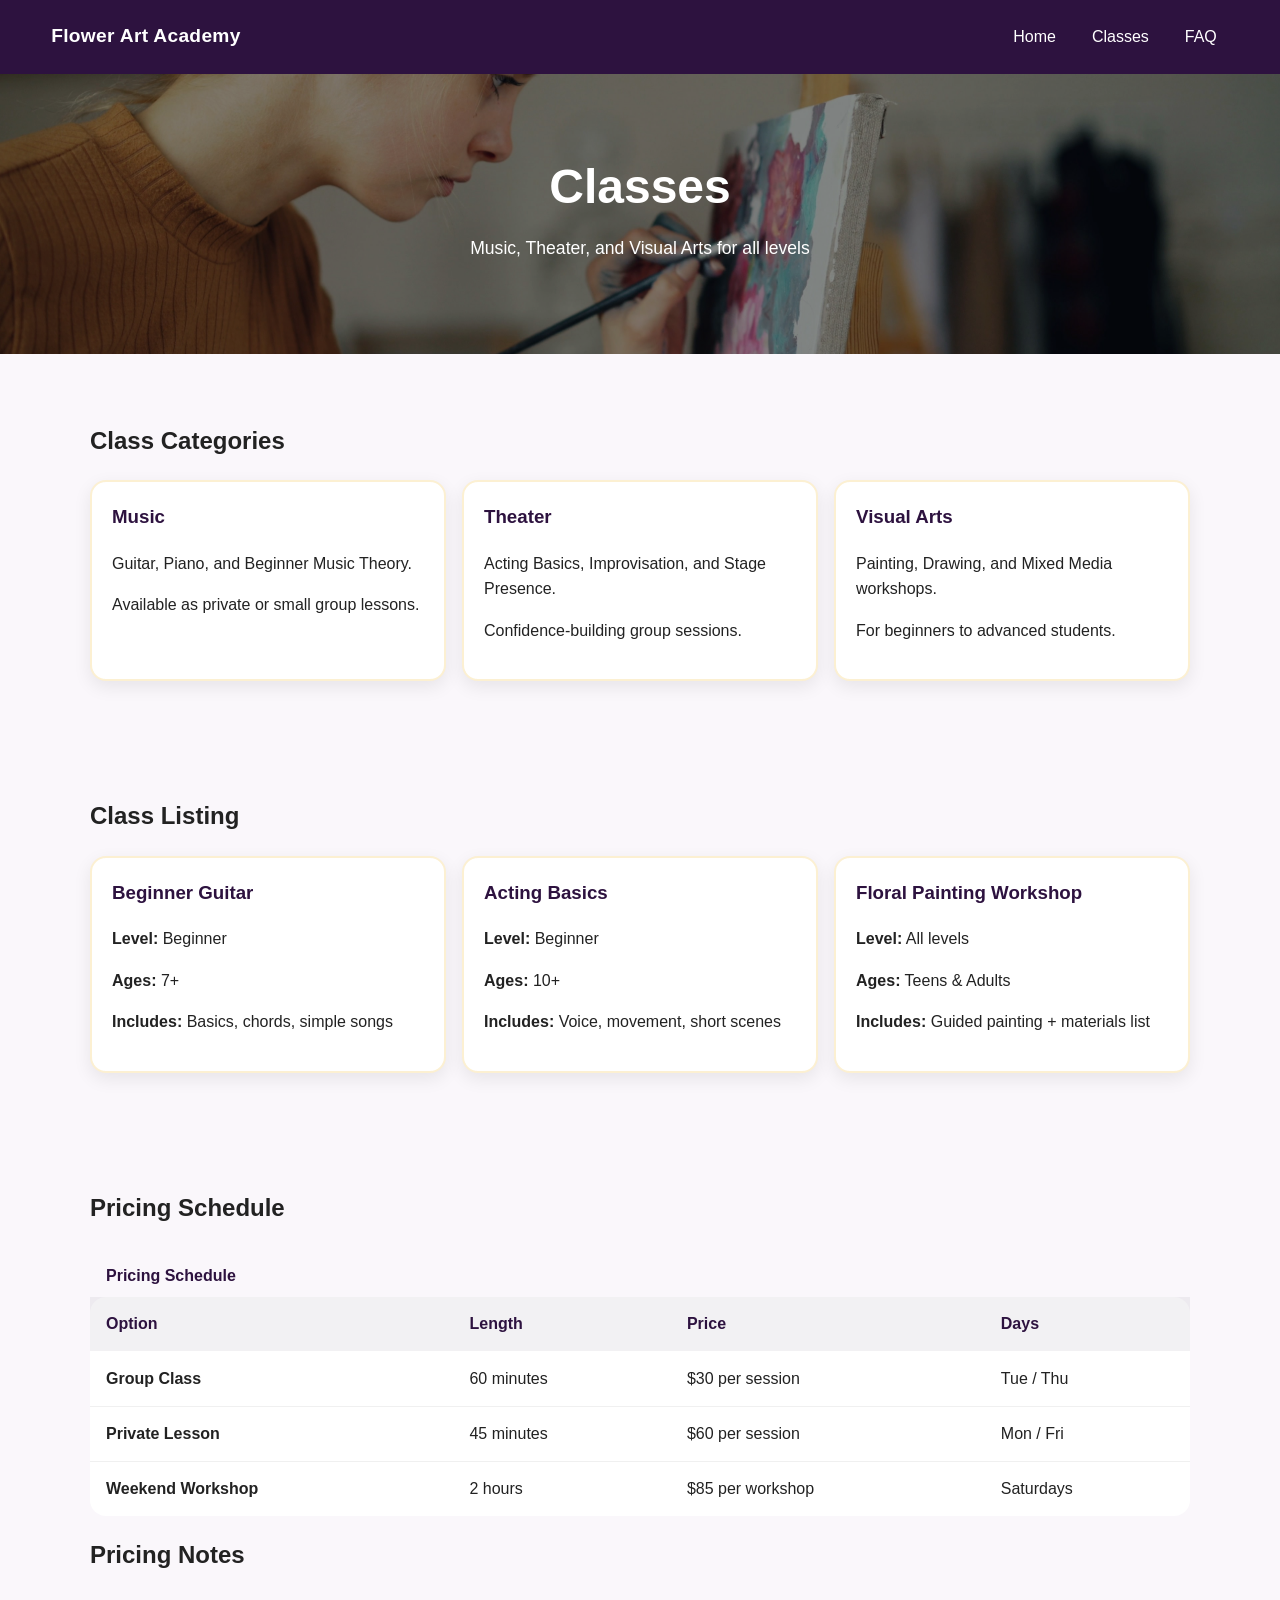
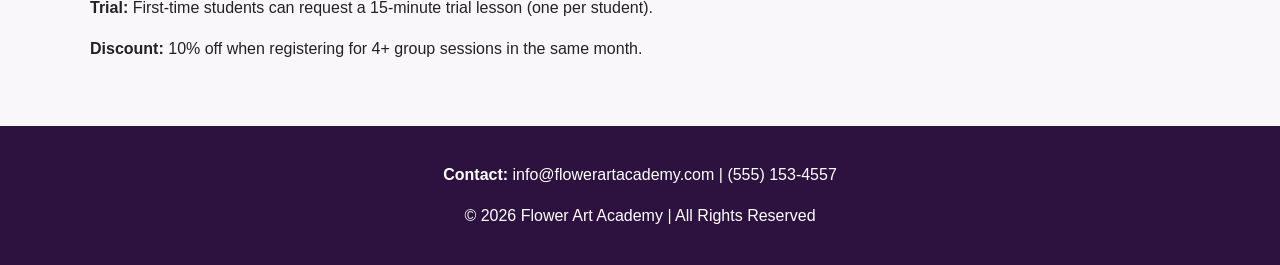
==== classes.html @ 3109497f "Add files via upload" ====
<!DOCTYPE html>
<html lang="en">
<head>
  <meta charset="UTF-8" />
  <meta name="viewport" content="width=device-width, initial-scale=1.0" />
  <title>Flower Art Academy | Classes</title>
  <link href="stylesheets/styles.css" rel="stylesheet" />
</head>

<body>
  <header class="site-header">
    <a class="brand-link" href="index.html">Flower Art Academy</a>

    <nav class="site-nav" aria-label="Main navigation">
     <ul class="nav-list">
        <li><a class="nav-link" href="index.html">Home</a></li>
        <li><a class="nav-link" href="classes.html">Classes</a></li>
        <li><a class="nav-link" href="faq.html">FAQ</a></li>
      </ul>
    </nav>
  </header>

  <main>
    <section class="hero hero-small hero-classes">
      <div class="hero-text">
        <h1>Classes</h1>
        <p>Music, Theater, and Visual Arts for all levels</p>
      </div>
    </section>

    <section class="section">
      <div class="container">
        <h2>Class Categories</h2>

      <div class="card-grid">
         <article class="card">
            <h3>Music</h3>
            <p>Guitar, Piano, and Beginner Music Theory.</p>
            <p>Available as private or small group lessons.</p>
          </article>

          <article class="card">
            <h3>Theater</h3>
            <p>Acting Basics, Improvisation, and Stage Presence.</p>
            <p>Confidence-building group sessions.</p>
          </article>

          <article class="card">
            <h3>Visual Arts</h3>
            <p>Painting, Drawing, and Mixed Media workshops.</p>
            <p>For beginners to advanced students.</p>
          </article>
        </div>
      </div>
    </section>

  <section class="section">
    <div class="container">
        <h2>Class Listing</h2>

      <div class="card-grid">
          <article class="card">
            <h3>Beginner Guitar</h3>
            <p><strong>Level:</strong> Beginner</p>
            <p><strong>Ages:</strong> 7+</p>
            <p><strong>Includes:</strong> Basics, chords, simple songs</p>
          </article>

          <article class="card">
            <h3>Acting Basics</h3>
            <p><strong>Level:</strong> Beginner</p>
            <p><strong>Ages:</strong> 10+</p>
            <p><strong>Includes:</strong> Voice, movement, short scenes</p>
          </article>

          <article class="card">
            <h3>Floral Painting Workshop</h3>
            <p><strong>Level:</strong> All levels</p>
            <p><strong>Ages:</strong> Teens &amp; Adults</p>
            <p><strong>Includes:</strong> Guided painting + materials list</p>
          </article>
        </div>
      </div>
    </section>
    <section class="section">
      <div class="container">
        <h2>Pricing Schedule</h2>

    <div class="table-wrap">
          <table class="pricing-table">
            <caption>Pricing Schedule</caption>
            <thead>
              <tr>
                <th scope="col">Option</th>
                <th scope="col">Length</th>
                <th scope="col">Price</th>
                <th scope="col">Days</th>
              </tr>
            </thead>
            <tbody>
              <tr>
                <th scope="row">Group Class</th>
                <td>60 minutes</td>
                <td>$30 per session</td>
                <td>Tue / Thu</td>
              </tr>
              <tr>
                <th scope="row">Private Lesson</th>
                <td>45 minutes</td>
                <td>$60 per session</td>
                <td>Mon / Fri</td>
              </tr>
              <tr>
                <th scope="row">Weekend Workshop</th>
                <td>2 hours</td>
                <td>$85 per workshop</td>
                <td>Saturdays</td>
              </tr>
            </tbody>
          </table>
      </div>

    <h2>Pricing Notes</h2>
        <p><strong>Trial:</strong> First-time students can request a 15-minute trial lesson (one per student).</p>
        <p><strong>Discount:</strong> 10% off when registering for 4+ group sessions in the same month.</p>
      </div>
    </section>
  </main>

  <footer class="site-footer">
    <div class="container">
      <p><strong>Contact:</strong> info@flowerartacademy.com | (555) 153-4557</p>
      <p>&copy; 2026 Flower Art Academy | All Rights Reserved</p>
    </div>
  </footer>
</body>
</html>
---- stylesheets/styles.css ----
/* Base Styles*/
* { box-sizing: border-box;}

body { margin: 0;
  font-family: Arial, Helvetica, sans-serif;
  line-height: 1.6;
  color: #222;
  background-color: #faf7fb; }

img { max-width: 100%;
  height: auto;
  display: block; }

a { text-decoration: none;
  color: inherit; }

/* Layout */
.container { width: min(1100px, 92%);
  margin: 0 auto; }

.section { padding: 3rem 0; }

.why { background-color: #f4f0f7;}

.programs { padding-top: 1rem; }

/* Header and Navigation */
.site-header { display: flex;
  align-items: center;
  justify-content: space-between;
  gap: 1rem;
  padding: 1rem 4%;
  background-color: #2d123f;
  color: #fff; }

.brand-link { font-size: 1.2rem;
  font-weight: 700;
  letter-spacing: 0.3px; }

.nav-list { list-style: none;
  display: flex;
  gap: 0.75rem;
  padding: 0;
  margin: 0; }

.nav-link { display: inline-block;
  padding: 0.5rem 0.75rem;
  border-radius: 999px;
  color: #fff;
  transition: background 0.2s ease; }

.nav-link:hover,
.nav-link:focus { background-color: rgba(242, 193, 78, 0.22); }

/* Hero Section */
.hero { position: relative;
  min-height: 420px;
  display: flex;
  align-items: center;
  justify-content: center;
  text-align: center;

  background: url("../images/hero-flower-painting.jpg") 70% center/cover no-repeat; }

.hero::before { content: "";
  position: absolute;
  inset: 0;
  background: rgba(0, 0, 0, 0.45); }

.hero-text { position: relative;
  color: #fff;
  width: min(800px, 92%);
  padding: 2rem 1rem; }

.hero-text h1 { margin: 0 0 0.5rem;
  font-size: clamp(2rem, 4vw, 3rem); }

.hero-text p { margin: 0 0 1rem;
  font-size: 1.1rem; }

.byline { margin-top: 0.5rem;
  font-size: 0.95rem;
  font-weight: 500;
  opacity: 0.85; }

/* Subpages */
.hero-small { min-height: 280px; }

.hero-classes { background-position: 70% center; }

/* Cards */
.card-grid { display: flex;
  gap: 1rem;
  flex-wrap: wrap;
  margin-top: 1.25rem; }

.card-grid .card { flex: 1 1 300px;}

.card { background: #fff;
  border-radius: 16px;
  padding: 1.25rem;
  border: 2px solid rgba(242, 193, 78, 0.25);
  box-shadow: 0 6px 18px rgba(0, 0, 0, 0.08); }

.card img { width: 100%;
  height: 220px;
  object-fit: cover;
  border-radius: 12px;
  margin-bottom: 1rem; }

.card h3 { margin-top: 0;
  color: #2d123f; }

/* Pricing Table */
.table-wrap { overflow-x: auto;
  margin-top: 1rem; }

.pricing-table { width: 100%;
  border-collapse: collapse;
  background: #fff;
  border-radius: 16px;
  overflow: hidden; }

.pricing-table caption { text-align: left;
  font-weight: 700;
  padding: 1rem 1rem 0.5rem;
  color: #2d123f; }

.pricing-table th,
.pricing-table td { padding: 0.9rem 1rem;
  text-align: left;
  border: none; }

.pricing-table thead th { background: rgba(45, 18, 63, 0.06);
  color: #2d123f; }

.pricing-table tbody tr + tr { border-top: 1px solid rgba(0, 0, 0, 0.06); }

/* Button */
.btn { display: inline-block;
  background-color: #f2c14e;
  color: #2d123f;
  font-weight: 700;
  padding: 0.7rem 1.1rem;
  border-radius: 999px;
  transition: all 0.25s ease; }

.btn:hover,
.btn:focus { background-color: #e0b03c;
  transform: translateY(-2px);
  box-shadow: 0 8px 16px rgba(0, 0, 0, 0.15); }

/* Footer */
.site-footer { text-align: center;
  padding: 1.25rem 4%;
  background-color: #2d123f;
  color: #fff; }

/* Responsive Design */
@media (max-width: 900px) {
  .card-grid .card { flex: 1 1 340px; } }

@media (max-width: 600px) {
  .site-header { flex-direction: column; align-items: flex-start; }
  .nav-list { flex-wrap: wrap; }
  .card-grid .card { flex: 1 1 100%; }
  .hero { min-height: 360px; }
}
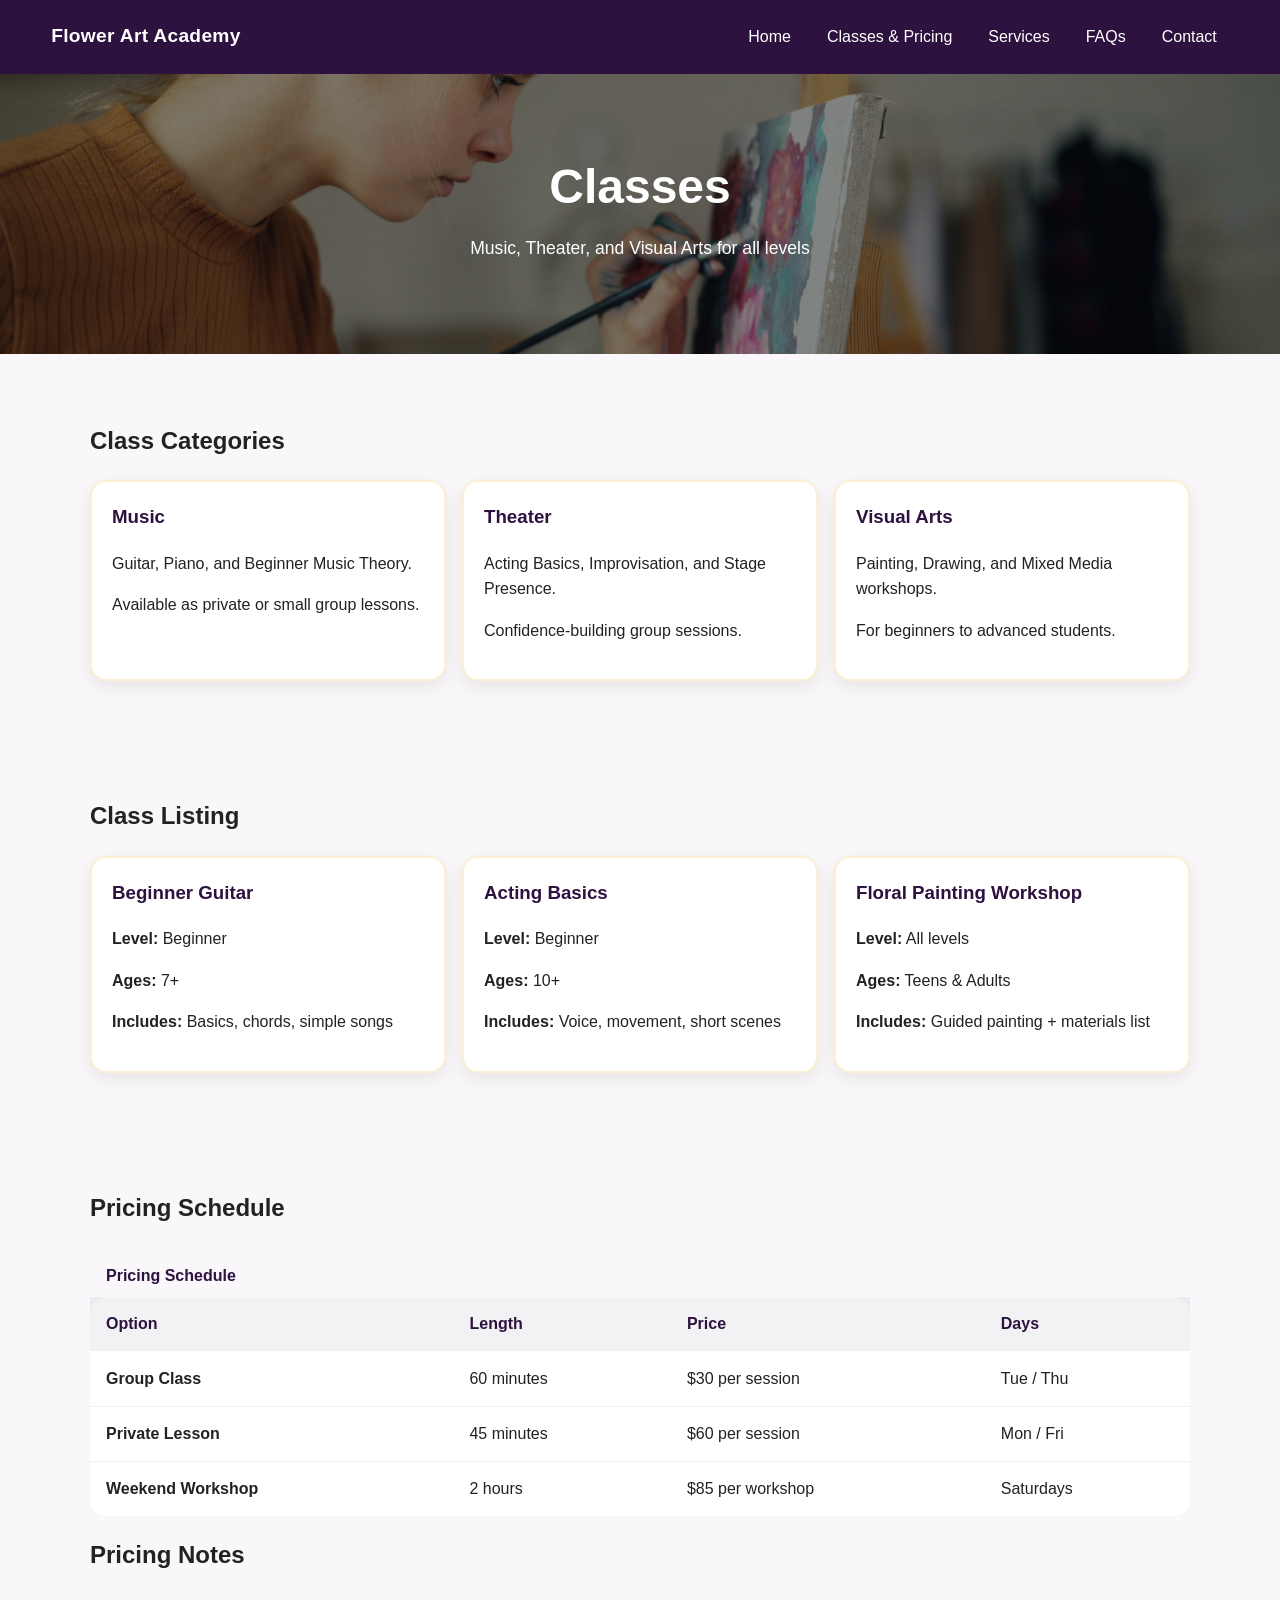
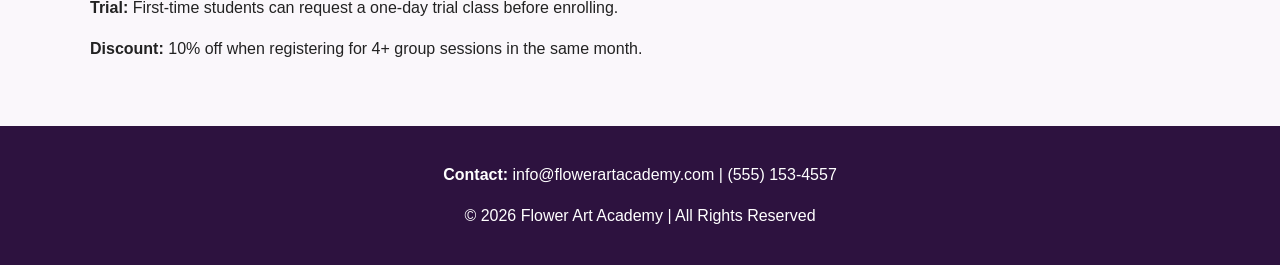
==== commit 4a4c8295: "Add files via upload" ====
--- a/classes.html
+++ b/classes.html
@@ -11,13 +11,15 @@
   <header class="site-header">
     <a class="brand-link" href="index.html">Flower Art Academy</a>
 
-    <nav class="site-nav" aria-label="Main navigation">
-     <ul class="nav-list">
-        <li><a class="nav-link" href="index.html">Home</a></li>
-        <li><a class="nav-link" href="classes.html">Classes</a></li>
-        <li><a class="nav-link" href="faq.html">FAQ</a></li>
-      </ul>
-    </nav>
+<nav class="site-nav" aria-label="Main navigation">
+  <ul class="nav-list">
+    <li><a class="nav-link" href="index.html">Home</a></li>
+    <li><a class="nav-link" href="classes.html">Classes &amp; Pricing</a></li>
+    <li><a class="nav-link" href="services.html">Services</a></li>
+    <li><a class="nav-link" href="faq.html">FAQs</a></li>
+    <li><a class="nav-link" href="contact.html">Contact</a></li>
+  </ul>
+</nav>
   </header>
 
   <main>
@@ -91,10 +93,10 @@
             <caption>Pricing Schedule</caption>
             <thead>
               <tr>
-                <th scope="col">Option</th>
-                <th scope="col">Length</th>
-                <th scope="col">Price</th>
-                <th scope="col">Days</th>
+               <th scope="col">Option</th>
+               <th scope="col">Length</th>
+               <th scope="col">Price</th>
+               <th scope="col">Days</th>
               </tr>
             </thead>
             <tbody>
@@ -105,10 +107,10 @@
                 <td>Tue / Thu</td>
               </tr>
               <tr>
-                <th scope="row">Private Lesson</th>
-                <td>45 minutes</td>
-                <td>$60 per session</td>
-                <td>Mon / Fri</td>
+               <th scope="row">Private Lesson</th>
+               <td>45 minutes</td>
+               <td>$60 per session</td>
+               <td>Mon / Fri</td>
               </tr>
               <tr>
                 <th scope="row">Weekend Workshop</th>
@@ -121,7 +123,7 @@
       </div>
 
     <h2>Pricing Notes</h2>
-        <p><strong>Trial:</strong> First-time students can request a 15-minute trial lesson (one per student).</p>
+       <strong>Trial:</strong> First-time students can request a one-day trial class before enrolling.
         <p><strong>Discount:</strong> 10% off when registering for 4+ group sessions in the same month.</p>
       </div>
     </section>
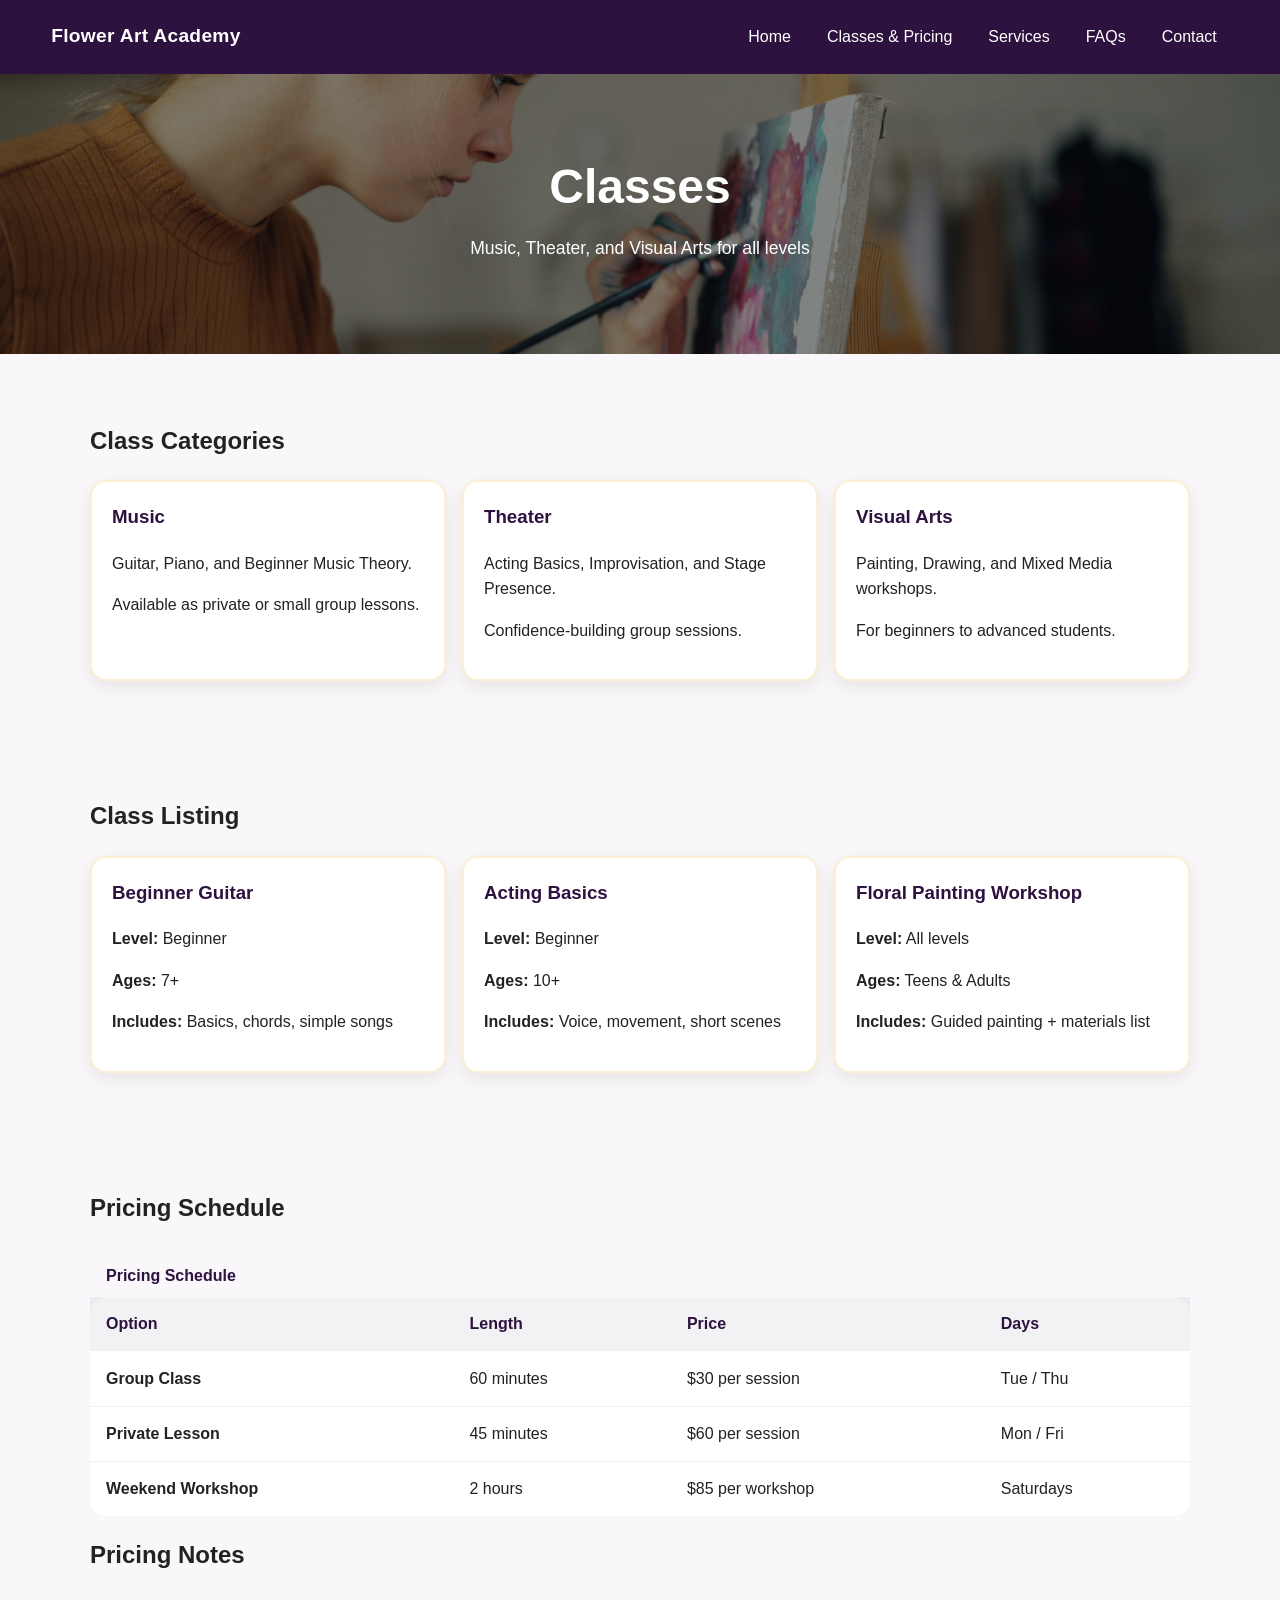
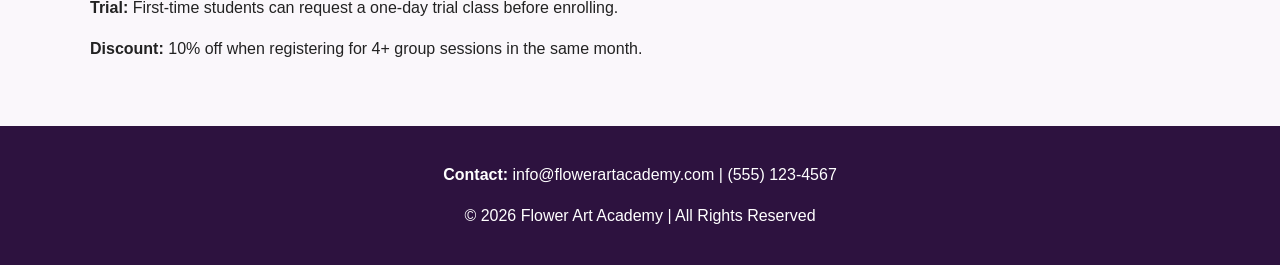
==== commit e0102498: "Add files via upload" ====
--- a/classes.html
+++ b/classes.html
@@ -122,16 +122,16 @@
           </table>
       </div>
 
-    <h2>Pricing Notes</h2>
-       <strong>Trial:</strong> First-time students can request a one-day trial class before enrolling.
-        <p><strong>Discount:</strong> 10% off when registering for 4+ group sessions in the same month.</p>
+  <h2>Pricing Notes</h2>
+   <p><strong>Trial:</strong> First-time students can request a one-day trial class before enrolling.</p>
+   <p><strong>Discount:</strong> 10% off when registering for 4+ group sessions in the same month.</p>
       </div>
     </section>
   </main>
 
   <footer class="site-footer">
     <div class="container">
-      <p><strong>Contact:</strong> info@flowerartacademy.com | (555) 153-4557</p>
+      <p><strong>Contact:</strong> info@flowerartacademy.com | (555) 123-4567</p>
       <p>&copy; 2026 Flower Art Academy | All Rights Reserved</p>
     </div>
   </footer>
--- a/stylesheets/styles.css
+++ b/stylesheets/styles.css
@@ -165,4 +165,54 @@
   .nav-list { flex-wrap: wrap; }
   .card-grid .card { flex: 1 1 100%; }
   .hero { min-height: 360px; }
-}+}
+/* Contact Form */
+.contact-form { display: flex;
+  flex-direction: column;
+  gap: 0.75rem;
+  max-width: 600px;
+  margin-top: 1rem; }
+
+.contact-form label { font-weight: 600; color: #2d123f; }
+
+.contact-form input,
+.contact-form select,
+.contact-form textarea { padding: 0.6rem;
+  border-radius: 8px;
+  border: 1px solid #ccc;
+  font-size: 1rem; }
+
+.contact-form input:focus,
+.contact-form select:focus,
+.contact-form textarea:focus { outline: none;
+  border-color: #f2c14e;
+  box-shadow: 0 0 0 2px rgba(242, 193, 78, 0.3); }
+
+  .form-message {
+  min-height: 1.25rem;
+  margin: 0.25rem 0 0.5rem;
+  font-weight: 700;
+  color: #b00020;
+}
+
+/* Services Page */
+.services-list { margin-top: 1.5rem;
+  padding-left: 1.5rem; }
+
+.services-list li { margin-bottom: 1.5rem; }
+
+.services-list h3 { margin-bottom: 0.5rem;
+  color: #2d123f; }
+
+.services-list ul { margin-top: 0.5rem;
+  padding-left: 1.25rem; }
+
+.services-list ul li { margin-bottom: 0.5rem; }
+
+.feature-image { max-width: 700px;
+  width: 100%;
+  border-radius: 14px;
+  margin: 1rem 0 1.5rem;
+  box-shadow: 0 6px 18px rgba(0, 0, 0, 0.1); }
+
+.feature-image.small { max-width: 420px; }
